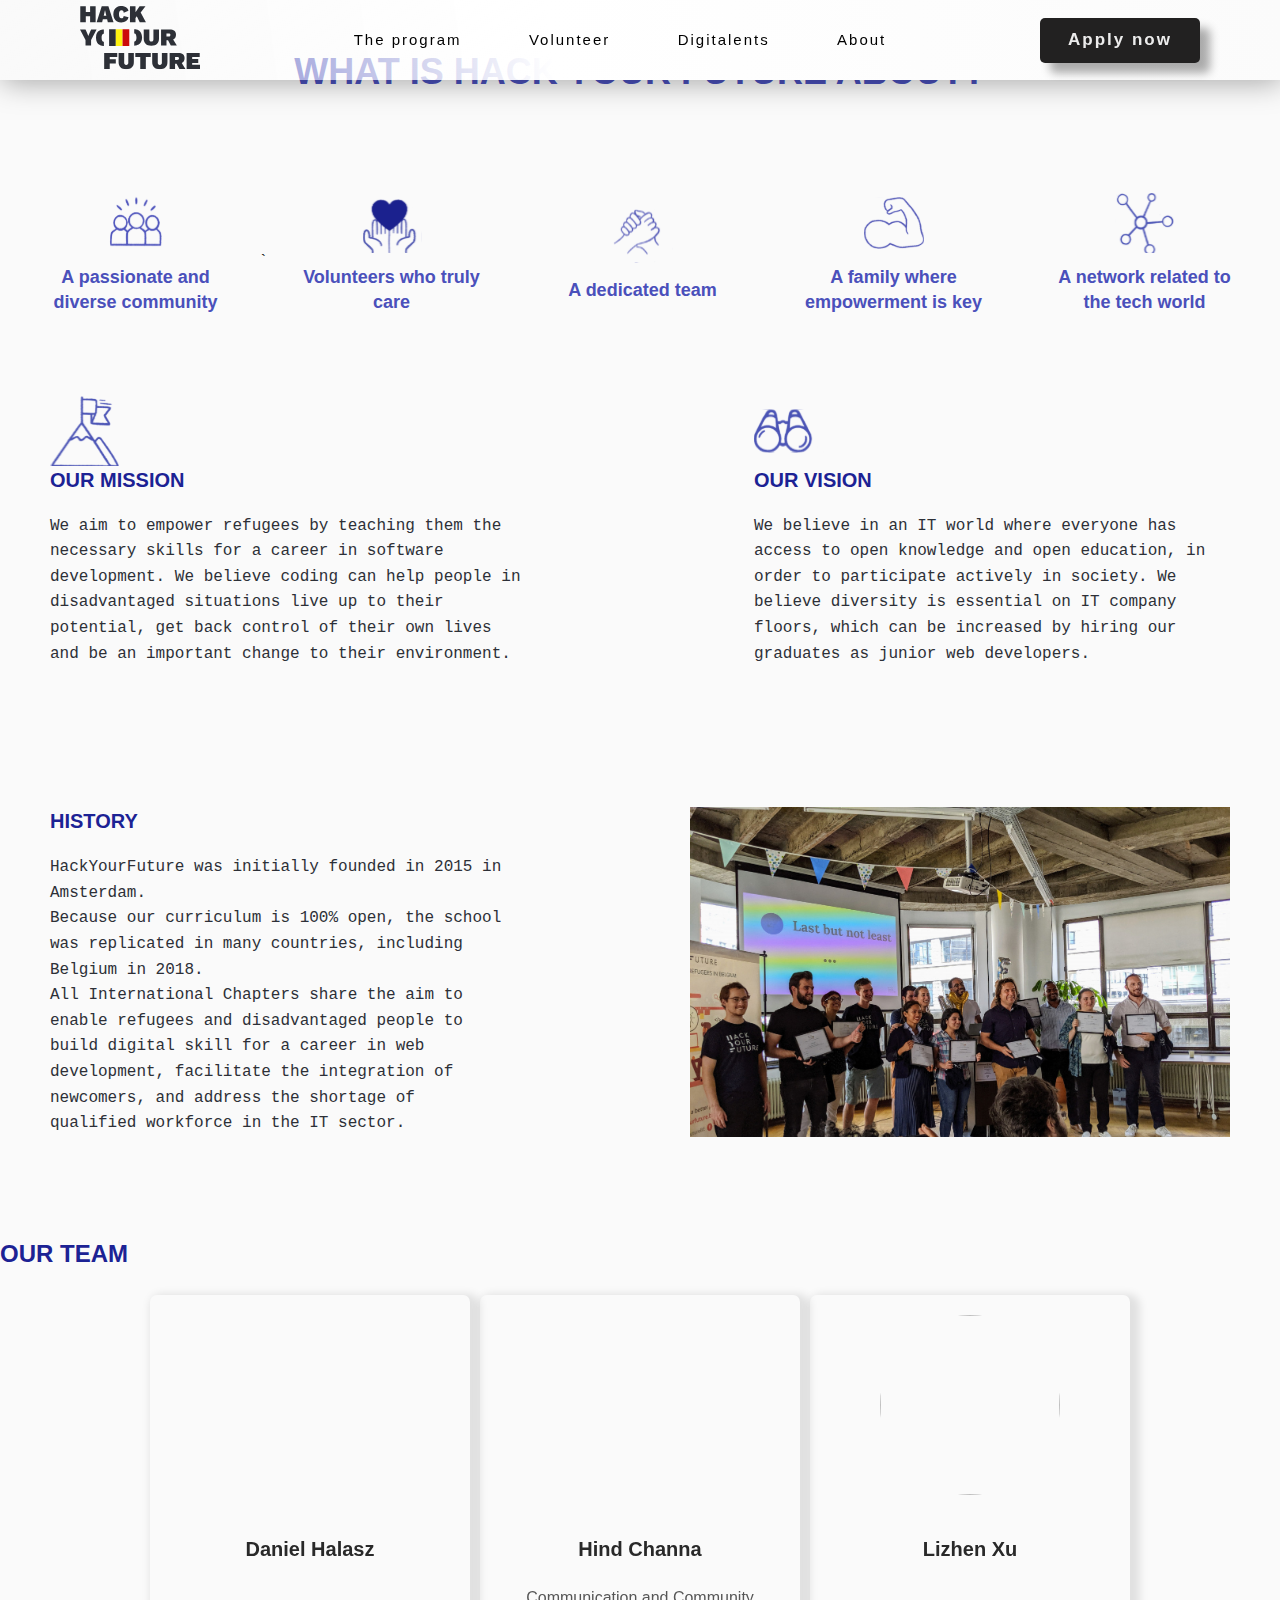
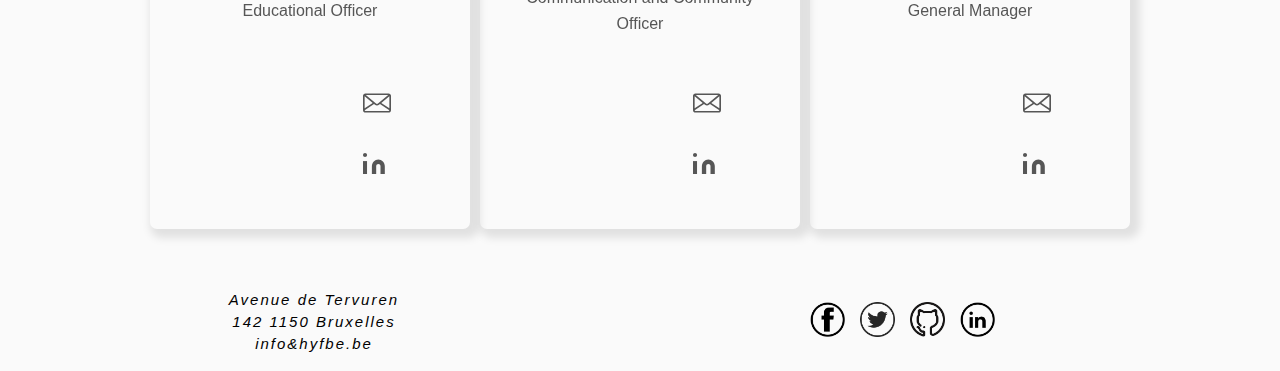
==== pages/about.html @ 9d0c158c "add team & footer" ====
<!DOCTYPE html>
<html lang="en">
  <head>
    <meta charset="UTF-8" />
    <meta http-equiv="X-UA-Compatible" content="IE=edge" />
    <meta name="viewport" content="width=device-width, initial-scale=1.0" />
    <link rel="stylesheet" href="../styles/style.css" />
    <title>Document</title>
  </head>
  <body>
    <!-- Logo & navigation  -->
    <nav class="nav-main">
      <div class="logo">
        <a class="logo" href="../index.html">
          <img src="../public/logo.svg" alt="logo" />
        </a>
      </div>
      <ul class="nav">
        <li class="nav-item">
          <a class="nav-link" href="./program.html">The program</a>
        </li>
        <li class="nav-item">
          <a class="nav-link" href="./volunteer.html">Volunteer</a>
        </li>
        <li class="nav-item">
          <a class="nav-link" href="./digitalents.html">Digitalents</a>
        </li>
        <li class="nav-item">
          <a class="nav-link" href="./about.html">About</a>
        </li>
      </ul>
      <button class="nav-button" type="submit">Apply now</button>
    </nav>
    <!-- Title -->
    <section class="container">
      <div class="container-title">
        <h1 class="definition">what is hack your future about?</h1>
      </div>
    </section>
    <!-- Sections-->

    <div class="section-all">
      <div class="section-all-box">
        <div class="section-all-box-frame image">
          <img
            alt=""
            src="../public/community.svg"
            class="section-image-style"
          />
        </div>
        <h3 class="section-definition">A passionate and diverse community</h3>
      </div>
      `
      <div class="section-all-box">
        <div class="section-all-box-frame image">
          <img
            alt=""
            src="../public/diversity.svg"
            class="section-image-style"
          />
        </div>
        <h3 class="section-definition">Volunteers who truly care</h3>
      </div>
      <div class="section-all-box">
        <div class="section-all-box-frame image">
          <img
            alt=""
            src="../public/dedicated.svg"
            class="section-image-style"
          />
        </div>
        <h3 class="section-definition">A dedicated team</h3>
      </div>
      <div class="section-all-box">
        <div class="section-all-box-frame image">
          <img alt="" src="../public/strong.svg" class="section-image-style" />
        </div>
        <h3 class="section-definition">A family where empowerment is key</h3>
      </div>
      <div class="section-all-box">
        <div class="section-all-box-frame image">
          <img
            alt=""
            src="../public/connection.svg"
            class="section-image-style"
          />
        </div>
        <h3 class="section-definition">A network related to the tech world</h3>
      </div>
    </div>
    <!-- Mission & Vision Section-->
    <div class="container-title">
      <div class="section2-all-box">
        <div class="section2-all-box-frame">
          <img alt="" src="../public/mission.svg" class="section2-image" />
          <h2 class="section2-title">Our mission</h2>
          <p class="section2-title-definition">
            We aim to empower refugees by teaching them the necessary skills for
            a career in software development. We believe coding can help people
            in disadvantaged situations live up to their potential, get back
            control of their own lives and be an important change to their
            environment.
          </p>
        </div>
        <div class="section2-all-box-frame">
          <img alt="" src="../public/vision.svg" class="section2-image" />
          <h2 class="section2-title">Our vision</h2>
          <p class="section2-title-definition">
            We believe in an IT world where everyone has access to open
            knowledge and open education, in order to participate actively in
            society. We believe diversity is essential on IT company floors,
            which can be increased by hiring our graduates as junior web
            developers.
          </p>
        </div>
      </div>
    </div>
    <!-- Histroy Section-->
    <div class="section3-all">
      <div class="section3-history">
        <h2 class="section3-history-title">History</h2>
        <p class="section3-definition">
          HackYourFuture was initially founded in 2015 in Amsterdam.
          <br />Because our curriculum is 100% open, the school was replicated
          in many countries, including Belgium in 2018. <br />All International
          Chapters share the aim to enable refugees and disadvantaged people to
          build digital skill for a career in web development, facilitate the
          integration of newcomers, and address the shortage of <br />qualified
          workforce in the IT sector.
        </p>
      </div>
      <div class="section3-photo">
        <div class="section3-photo-style"></div>
      </div>
    </div>
    <!-- Team Section-->

    <div class="container-title-team-image">
      <h1 class="team-title">Our team</h1>
      <!-- Daniel Contacts-->
      <div class="team-container">
        <div class="team-container-image">
         <img
            alt=" "
            src="../public/daniel.jpg"
            class="image-style"/>
          <h4 class="name-style">Daniel Halasz</h4>
          <div class="title-style">
            <p class="position-style">Educational Officer</p>
          </div>
          <div class="socialmedia-style">
            <a
              href="mailto:daniel@hackyourfuture.be"
              target="_blank"
              rel="noopener noreferrer nofollow"
              class="socialmedia-position"
            >
              <img
                alt="mail"
                src="[data-uri]"
            /></a>
            <a
              href="https://www.linkedin.com/in/danielhalaszphotography/"
              target="_blank"
              rel="noopener noreferrer nofollow"
              class="socialmedia-position"
            >
              <img
                alt="linkedin"
                src="[data-uri]"
                
            /></a>
          </div>
        </div>
        <!-- Hind Contacts-->

        <div class="team-container-image">
          <img
            alt=" "
            src="../public/hind.jpg"
            class="image-style"
    
          />
          <h4 class="name-style" >Hind Channa</h4>
          <div class="title-style">
            <p class="position-style">Communication and Community Officer</p>
          </div>
          <div class="socialmedia-style">
            <a
              href="mailto:hind@hackyourfuture.be"
              target="_blank"
              rel="noopener noreferrer nofollow"
              class="socialmedia-position"
            >
              <img
                alt="mail"
                src="[data-uri]"
                
            /></a>
            <a
              href="https://www.linkedin.com/in/hind-channa-223b07176/"
              target="_blank"
              rel="noopener noreferrer nofollow"
              class="socialmedia-position"
            >
              <img
                alt="linkedin"
                src="[data-uri]"
                
            /></a>
          </div>
        </div>

        <!-- Lizhen Contacts-->

        <div class="team-container-image">
          <img
            alt=""
            src="../public/lizhen.jpg"
            class="image-style"

          />
          <h4 class="name-style">Lizhen Xu</h4>
          <div class="title-style">
            <p class="position-style">General Manager</p>
          </div>
          <div class="socialmedia-style">
            <a
              href="mailto:lizhen@hackyourfuture.be"
              target="_blank"
              rel="noopener noreferrer nofollow"
              class="socialmedia-position"
            >
              <img
                alt="mail"
                src="[data-uri]"
               
            /></a>
            <a
              href="https://www.linkedin.com/in/lizhenxu/"
              target="_blank"
              rel="noopener noreferrer nofollow"
              class="socialmedia-position"
            >
              <img
                alt="linkedin"
                src="[data-uri]"
                
            /></a>
          </div>
        </div>
      </div>
    </div>
    <!-- Footer -->
    <footer class="footer">
      <div class="hyf-info"></div>
      <nav class="nav-footer">
        <address class="address">
          Avenue de Tervuren 142 1150 Bruxelles info&amp;hyfbe.be
        </address>
        <ul class="social-media">
          <li class="social-icon">
            <a
              href="https://www.facebook.com/HackYFutureBE/"
              aria-label="facebook"
            >
              <img
                class="img-social"
                src="../public/fb_icon.png"
                alt="facebook"
              />
            </a>
          </li>
          <li class="social-icon">
            <a href="https://twitter.com/HackYFutureBE" aria-label="twitter">
              <img
                class="img-social"
                src="../public/twitter_icon.png"
                alt="twitter"
              />
            </a>
          </li>
          <li class="social-icon">
            <a
              href="https://github.com/HackYourFutureBelgium"
              aria-label="github"
            >
              <img
                class="img-social"
                src="../public/github_icon.png"
                alt="github"
              />
            </a>
          </li>
          <li class="social-icon">
            <a
              href="https://www.linkedin.com/school/hackyourfuture-belgium/"
              aria-label="lindekin"
            >
              <img
                class="img-social"
                src="../public/linkedin_icon.png"
                alt="lindekin"
              />
            </a>
          </li>
        </ul>
      </nav>
    </footer>
  </body>
</html>
---- styles/style.css ----
@import url("./home.css");
@import url("./program.css");
@import url("./volunteer.css");
@import url("./digitalents.css");
@import url("./about.css");
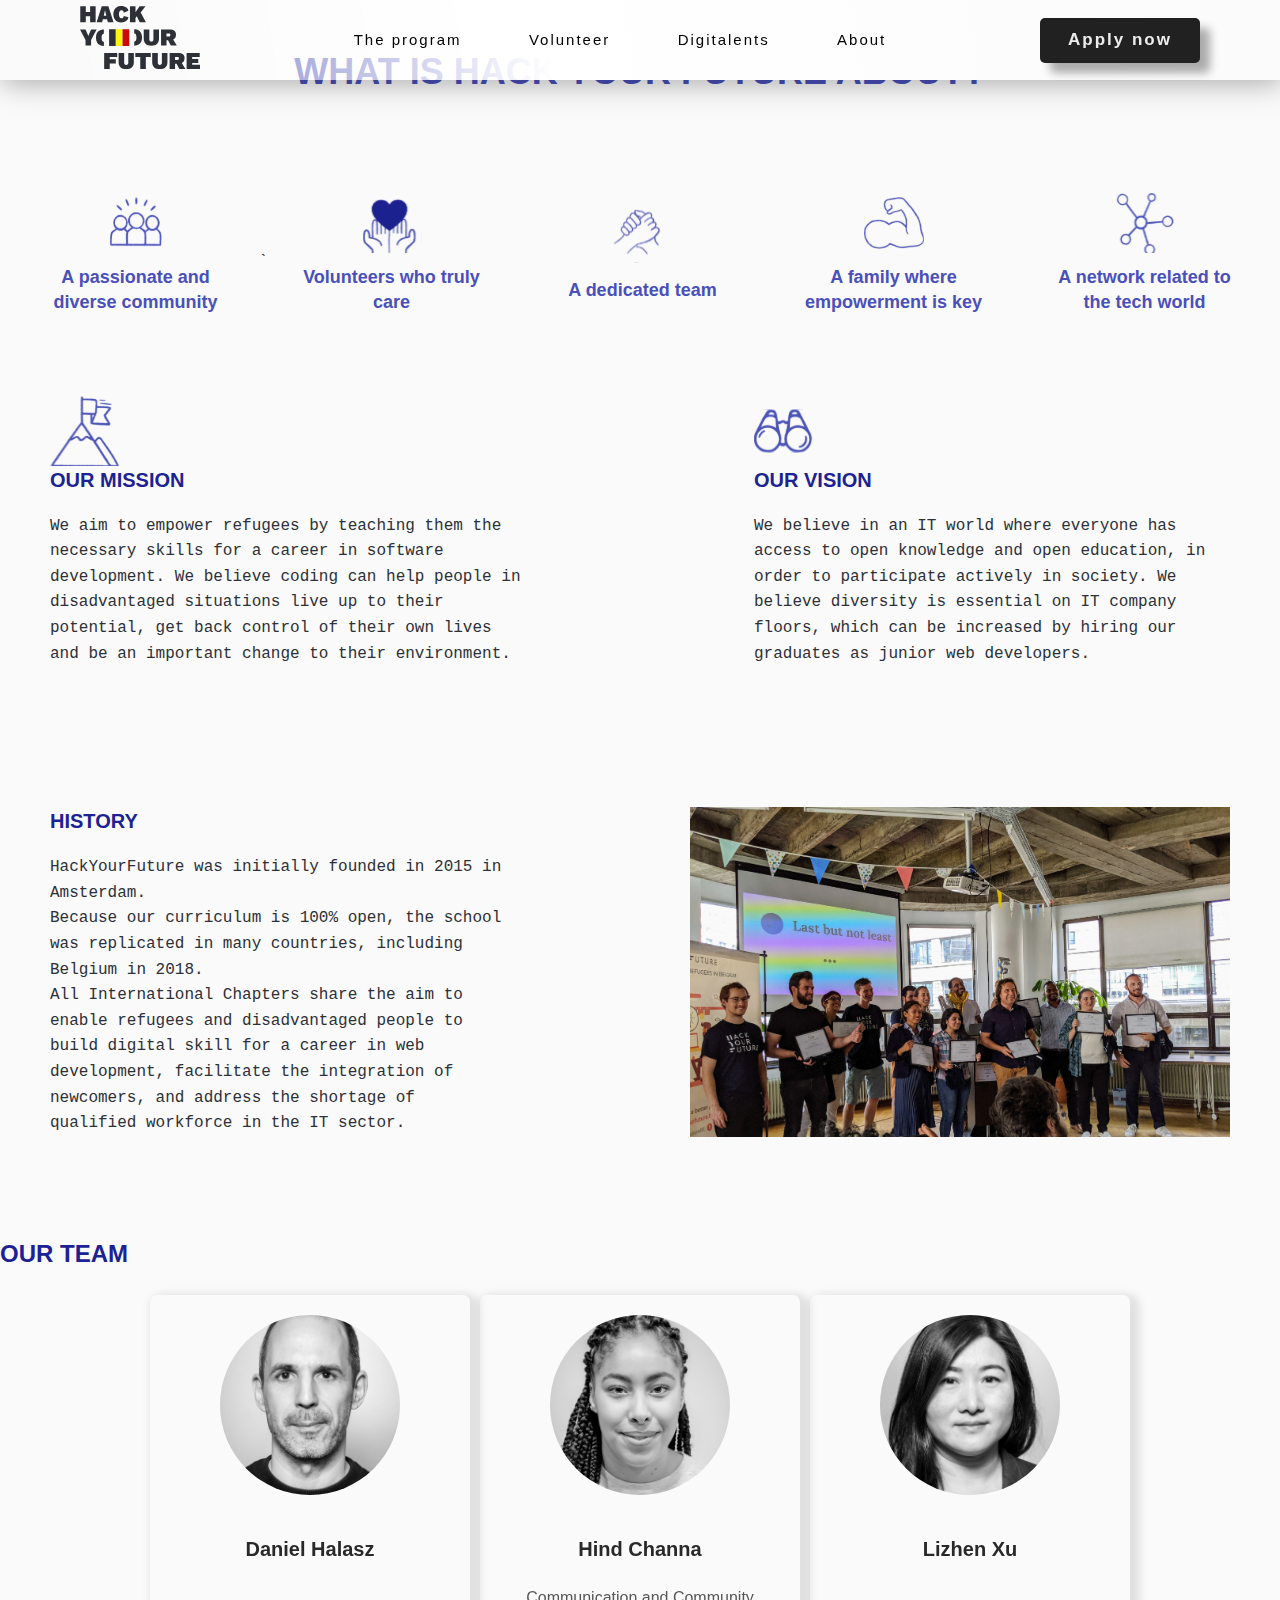
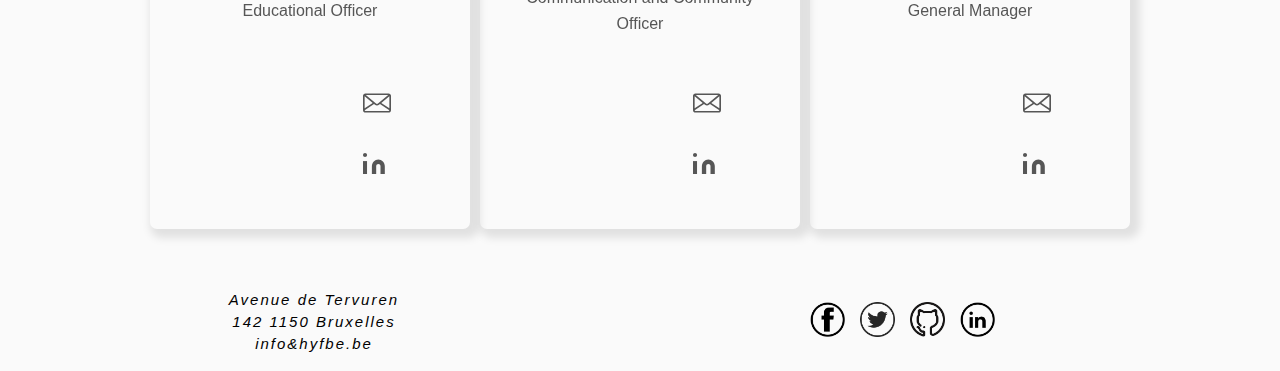
==== commit f248c3c0: "rename image" ====
--- a/pages/about.html
+++ b/pages/about.html
@@ -140,10 +140,7 @@
       <!-- Daniel Contacts-->
       <div class="team-container">
         <div class="team-container-image">
-         <img
-            alt=" "
-            src="../public/daniel.jpg"
-            class="image-style"/>
+          <img alt=" " src="../public/daniel1.jpg" class="image-style" />
           <h4 class="name-style">Daniel Halasz</h4>
           <div class="title-style">
             <p class="position-style">Educational Officer</p>
@@ -168,20 +165,14 @@
               <img
                 alt="linkedin"
                 src="[data-uri]"
-                
             /></a>
           </div>
         </div>
         <!-- Hind Contacts-->
 
         <div class="team-container-image">
-          <img
-            alt=" "
-            src="../public/hind.jpg"
-            class="image-style"
-    
-          />
-          <h4 class="name-style" >Hind Channa</h4>
+          <img alt=" " src="../public/hind2.jpg" class="image-style" />
+          <h4 class="name-style">Hind Channa</h4>
           <div class="title-style">
             <p class="position-style">Communication and Community Officer</p>
           </div>
@@ -195,7 +186,6 @@
               <img
                 alt="mail"
                 src="[data-uri]"
-                
             /></a>
             <a
               href="https://www.linkedin.com/in/hind-channa-223b07176/"
@@ -206,7 +196,6 @@
               <img
                 alt="linkedin"
                 src="[data-uri]"
-                
             /></a>
           </div>
         </div>
@@ -214,12 +203,7 @@
         <!-- Lizhen Contacts-->
 
         <div class="team-container-image">
-          <img
-            alt=""
-            src="../public/lizhen.jpg"
-            class="image-style"
-
-          />
+          <img alt="" src="../public/lizhen3.jpg" class="image-style" />
           <h4 class="name-style">Lizhen Xu</h4>
           <div class="title-style">
             <p class="position-style">General Manager</p>
@@ -234,7 +218,6 @@
               <img
                 alt="mail"
                 src="[data-uri]"
-               
             /></a>
             <a
               href="https://www.linkedin.com/in/lizhenxu/"
@@ -245,7 +228,6 @@
               <img
                 alt="linkedin"
                 src="[data-uri]"
-                
             /></a>
           </div>
         </div>
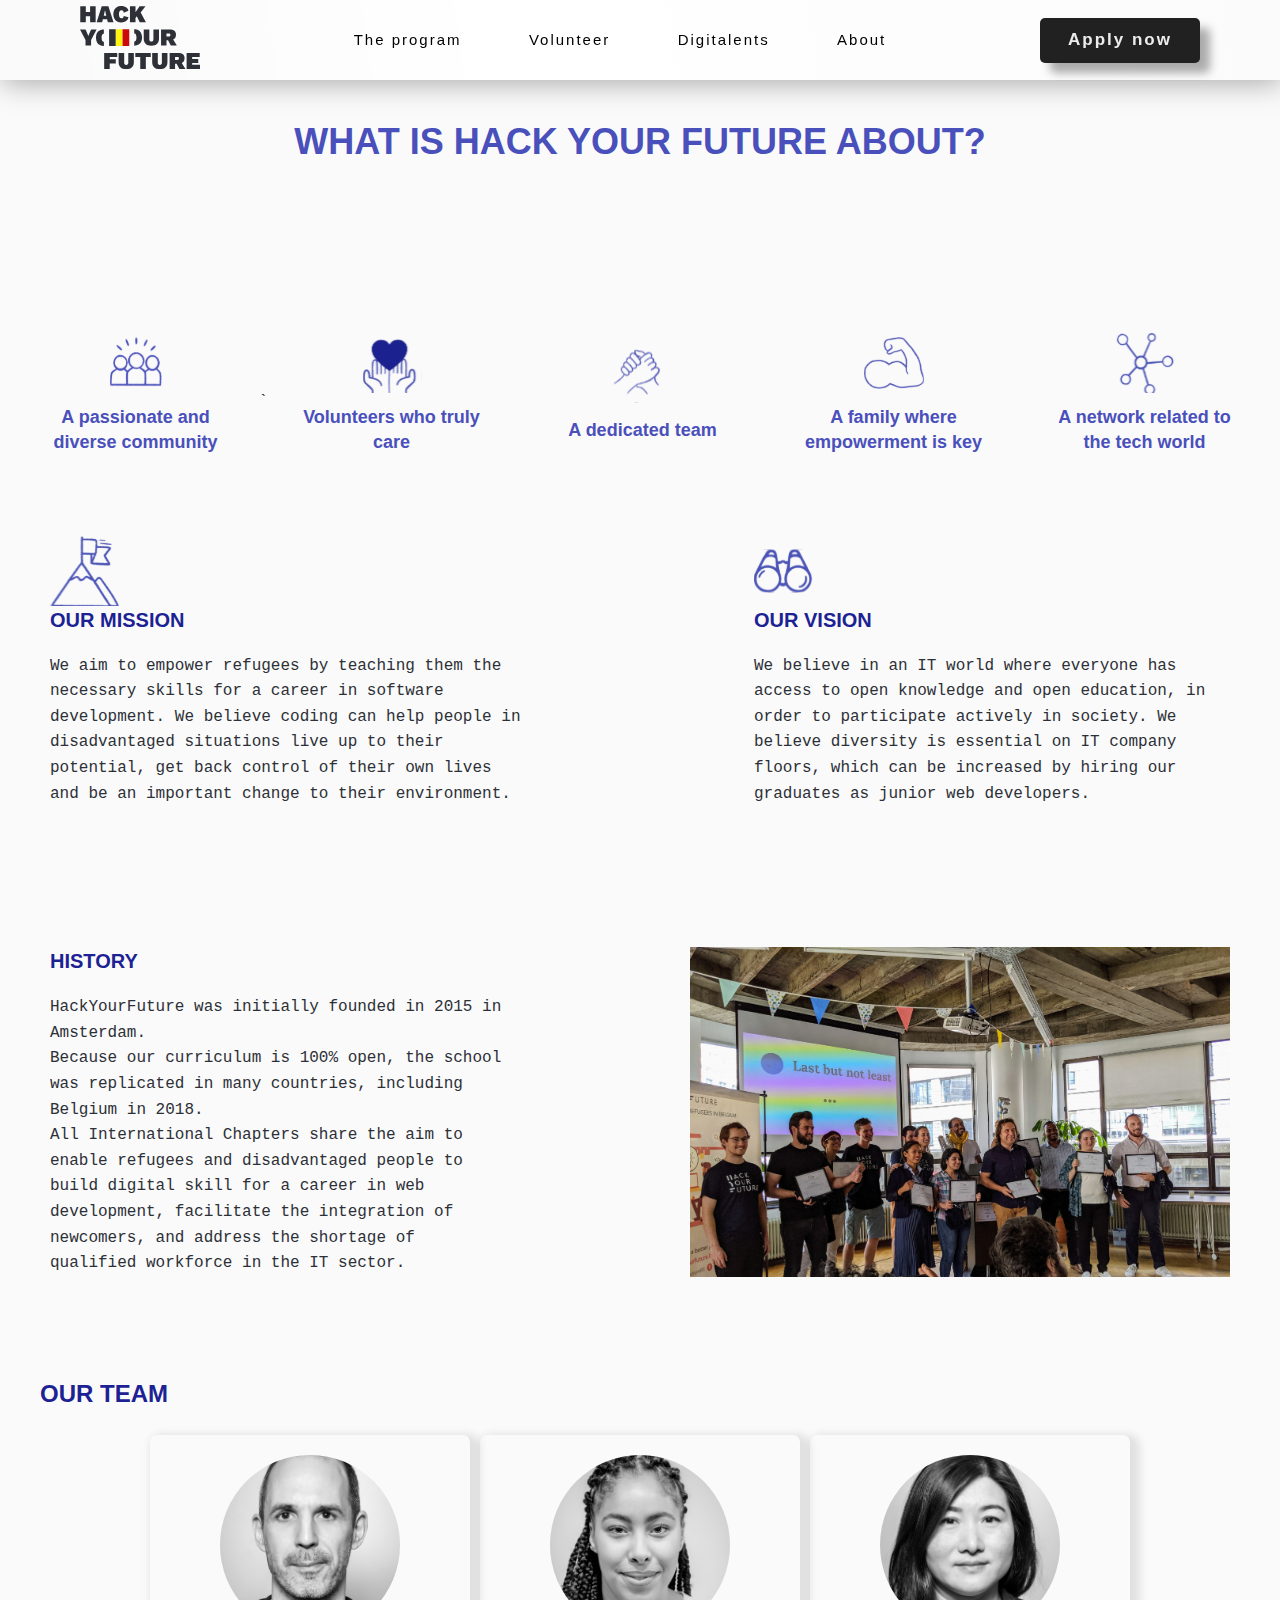
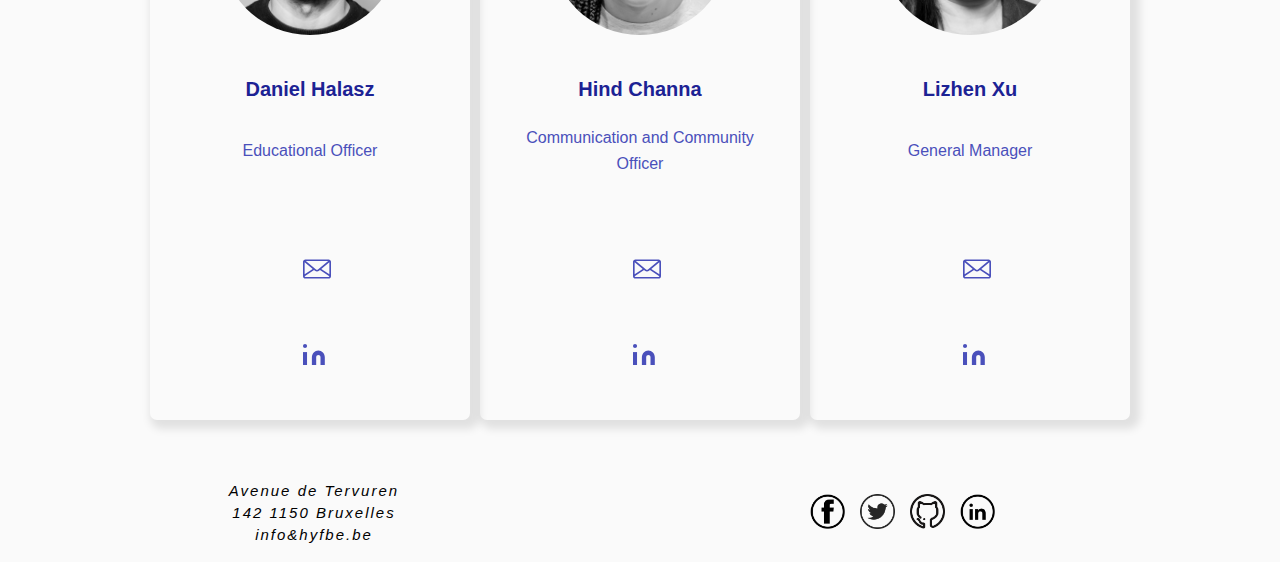
==== commit 5264dfbf: "add updates" ====
--- a/pages/about.html
+++ b/pages/about.html
@@ -184,7 +184,7 @@
               class="socialmedia-position"
             >
               <img
-                alt="mail"
+                alt=""
                 src="[data-uri]"
             /></a>
             <a
@@ -233,7 +233,7 @@
         </div>
       </div>
     </div>
-    <!-- Footer -->
+    <!-- Footer about page-->
     <footer class="footer">
       <div class="hyf-info"></div>
       <nav class="nav-footer">
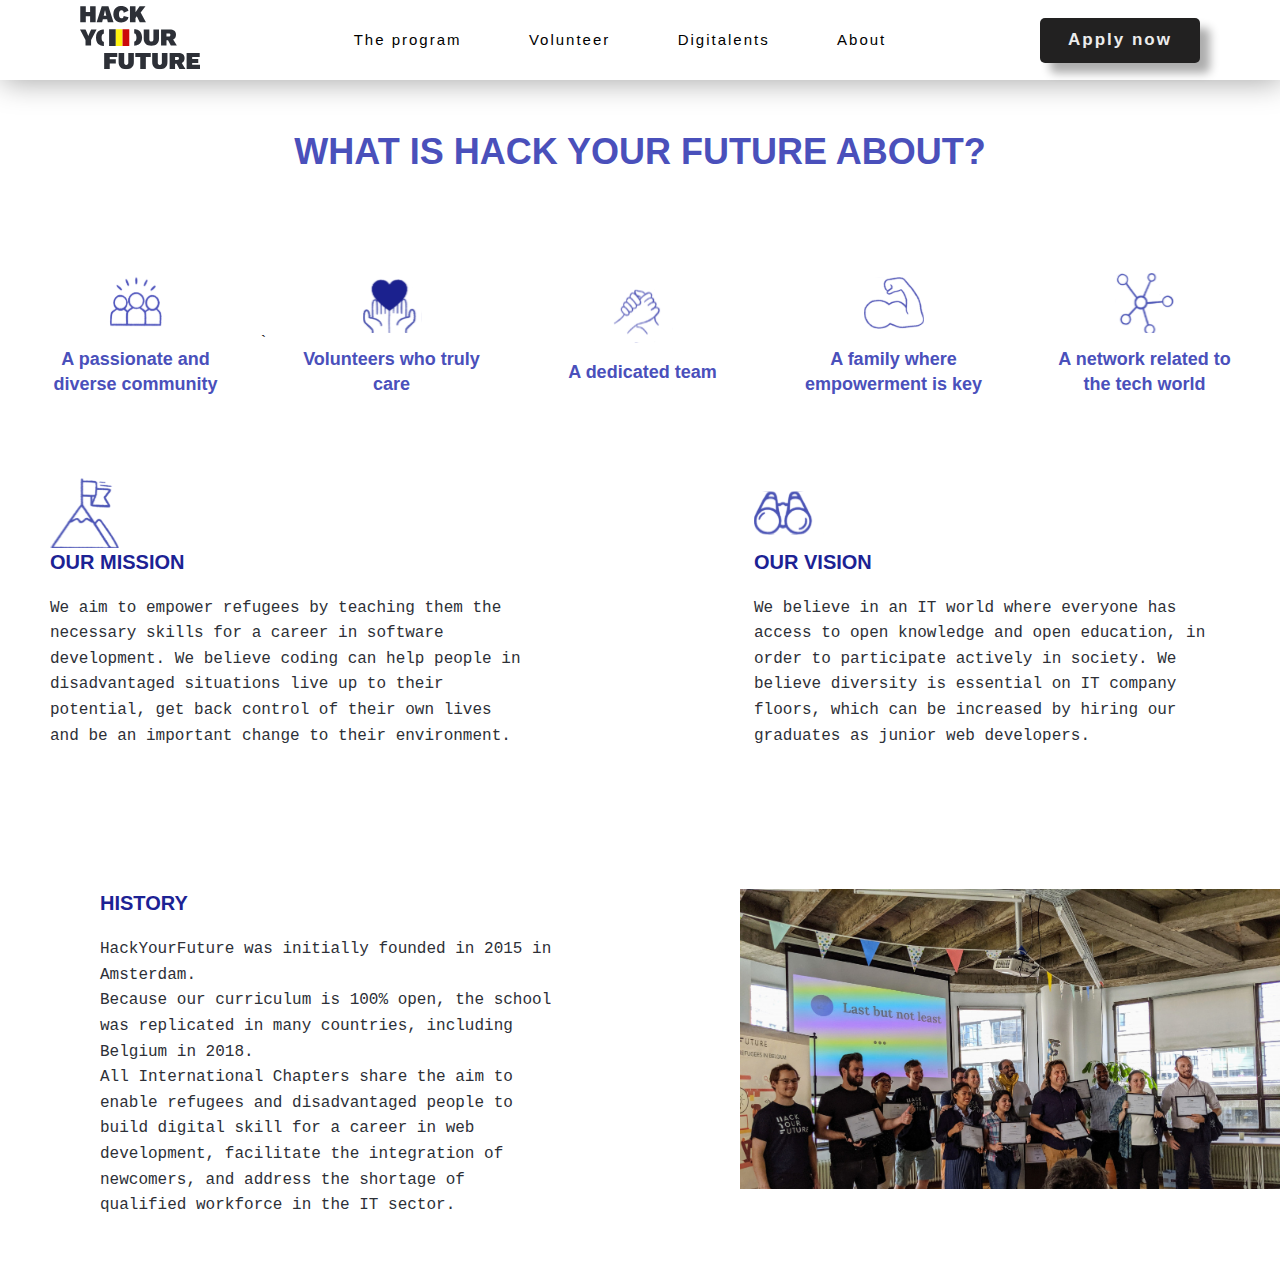
==== commit fd564ea7: "changes src body and nav" ====
--- a/pages/about.html
+++ b/pages/about.html
@@ -29,7 +29,13 @@
           <a class="nav-link" href="./about.html">About</a>
         </li>
       </ul>
-      <button class="nav-button" type="submit">Apply now</button>
+      <button
+        type="button"
+        class="nav-button"
+        onclick="location.href='https://docs.google.com/forms/d/e/1FAIpQLSe2Rt_ns9DNhkDK3BO-uV07ePRrf6yVcAobrXXyIl71q2zZvg/viewform';"
+      >
+        Apply now
+      </button>
     </nav>
     <!-- Title -->
     <section class="container">
@@ -133,161 +139,5 @@
         <div class="section3-photo-style"></div>
       </div>
     </div>
-    <!-- Team Section-->
-
-    <div class="container-title-team-image">
-      <h1 class="team-title">Our team</h1>
-      <!-- Daniel Contacts-->
-      <div class="team-container">
-        <div class="team-container-image">
-          <img alt=" " src="../public/daniel1.jpg" class="image-style" />
-          <h4 class="name-style">Daniel Halasz</h4>
-          <div class="title-style">
-            <p class="position-style">Educational Officer</p>
-          </div>
-          <div class="socialmedia-style">
-            <a
-              href="mailto:daniel@hackyourfuture.be"
-              target="_blank"
-              rel="noopener noreferrer nofollow"
-              class="socialmedia-position"
-            >
-              <img
-                alt="mail"
-                src="[data-uri]"
-            /></a>
-            <a
-              href="https://www.linkedin.com/in/danielhalaszphotography/"
-              target="_blank"
-              rel="noopener noreferrer nofollow"
-              class="socialmedia-position"
-            >
-              <img
-                alt="linkedin"
-                src="[data-uri]"
-            /></a>
-          </div>
-        </div>
-        <!-- Hind Contacts-->
-
-        <div class="team-container-image">
-          <img alt=" " src="../public/hind2.jpg" class="image-style" />
-          <h4 class="name-style">Hind Channa</h4>
-          <div class="title-style">
-            <p class="position-style">Communication and Community Officer</p>
-          </div>
-          <div class="socialmedia-style">
-            <a
-              href="mailto:hind@hackyourfuture.be"
-              target="_blank"
-              rel="noopener noreferrer nofollow"
-              class="socialmedia-position"
-            >
-              <img
-                alt=""
-                src="[data-uri]"
-            /></a>
-            <a
-              href="https://www.linkedin.com/in/hind-channa-223b07176/"
-              target="_blank"
-              rel="noopener noreferrer nofollow"
-              class="socialmedia-position"
-            >
-              <img
-                alt="linkedin"
-                src="[data-uri]"
-            /></a>
-          </div>
-        </div>
-
-        <!-- Lizhen Contacts-->
-
-        <div class="team-container-image">
-          <img alt="" src="../public/lizhen3.jpg" class="image-style" />
-          <h4 class="name-style">Lizhen Xu</h4>
-          <div class="title-style">
-            <p class="position-style">General Manager</p>
-          </div>
-          <div class="socialmedia-style">
-            <a
-              href="mailto:lizhen@hackyourfuture.be"
-              target="_blank"
-              rel="noopener noreferrer nofollow"
-              class="socialmedia-position"
-            >
-              <img
-                alt="mail"
-                src="[data-uri]"
-            /></a>
-            <a
-              href="https://www.linkedin.com/in/lizhenxu/"
-              target="_blank"
-              rel="noopener noreferrer nofollow"
-              class="socialmedia-position"
-            >
-              <img
-                alt="linkedin"
-                src="[data-uri]"
-            /></a>
-          </div>
-        </div>
-      </div>
-    </div>
-    <!-- Footer about page-->
-    <footer class="footer">
-      <div class="hyf-info"></div>
-      <nav class="nav-footer">
-        <address class="address">
-          Avenue de Tervuren 142 1150 Bruxelles info&amp;hyfbe.be
-        </address>
-        <ul class="social-media">
-          <li class="social-icon">
-            <a
-              href="https://www.facebook.com/HackYFutureBE/"
-              aria-label="facebook"
-            >
-              <img
-                class="img-social"
-                src="../public/fb_icon.png"
-                alt="facebook"
-              />
-            </a>
-          </li>
-          <li class="social-icon">
-            <a href="https://twitter.com/HackYFutureBE" aria-label="twitter">
-              <img
-                class="img-social"
-                src="../public/twitter_icon.png"
-                alt="twitter"
-              />
-            </a>
-          </li>
-          <li class="social-icon">
-            <a
-              href="https://github.com/HackYourFutureBelgium"
-              aria-label="github"
-            >
-              <img
-                class="img-social"
-                src="../public/github_icon.png"
-                alt="github"
-              />
-            </a>
-          </li>
-          <li class="social-icon">
-            <a
-              href="https://www.linkedin.com/school/hackyourfuture-belgium/"
-              aria-label="lindekin"
-            >
-              <img
-                class="img-social"
-                src="../public/linkedin_icon.png"
-                alt="lindekin"
-              />
-            </a>
-          </li>
-        </ul>
-      </nav>
-    </footer>
   </body>
 </html>
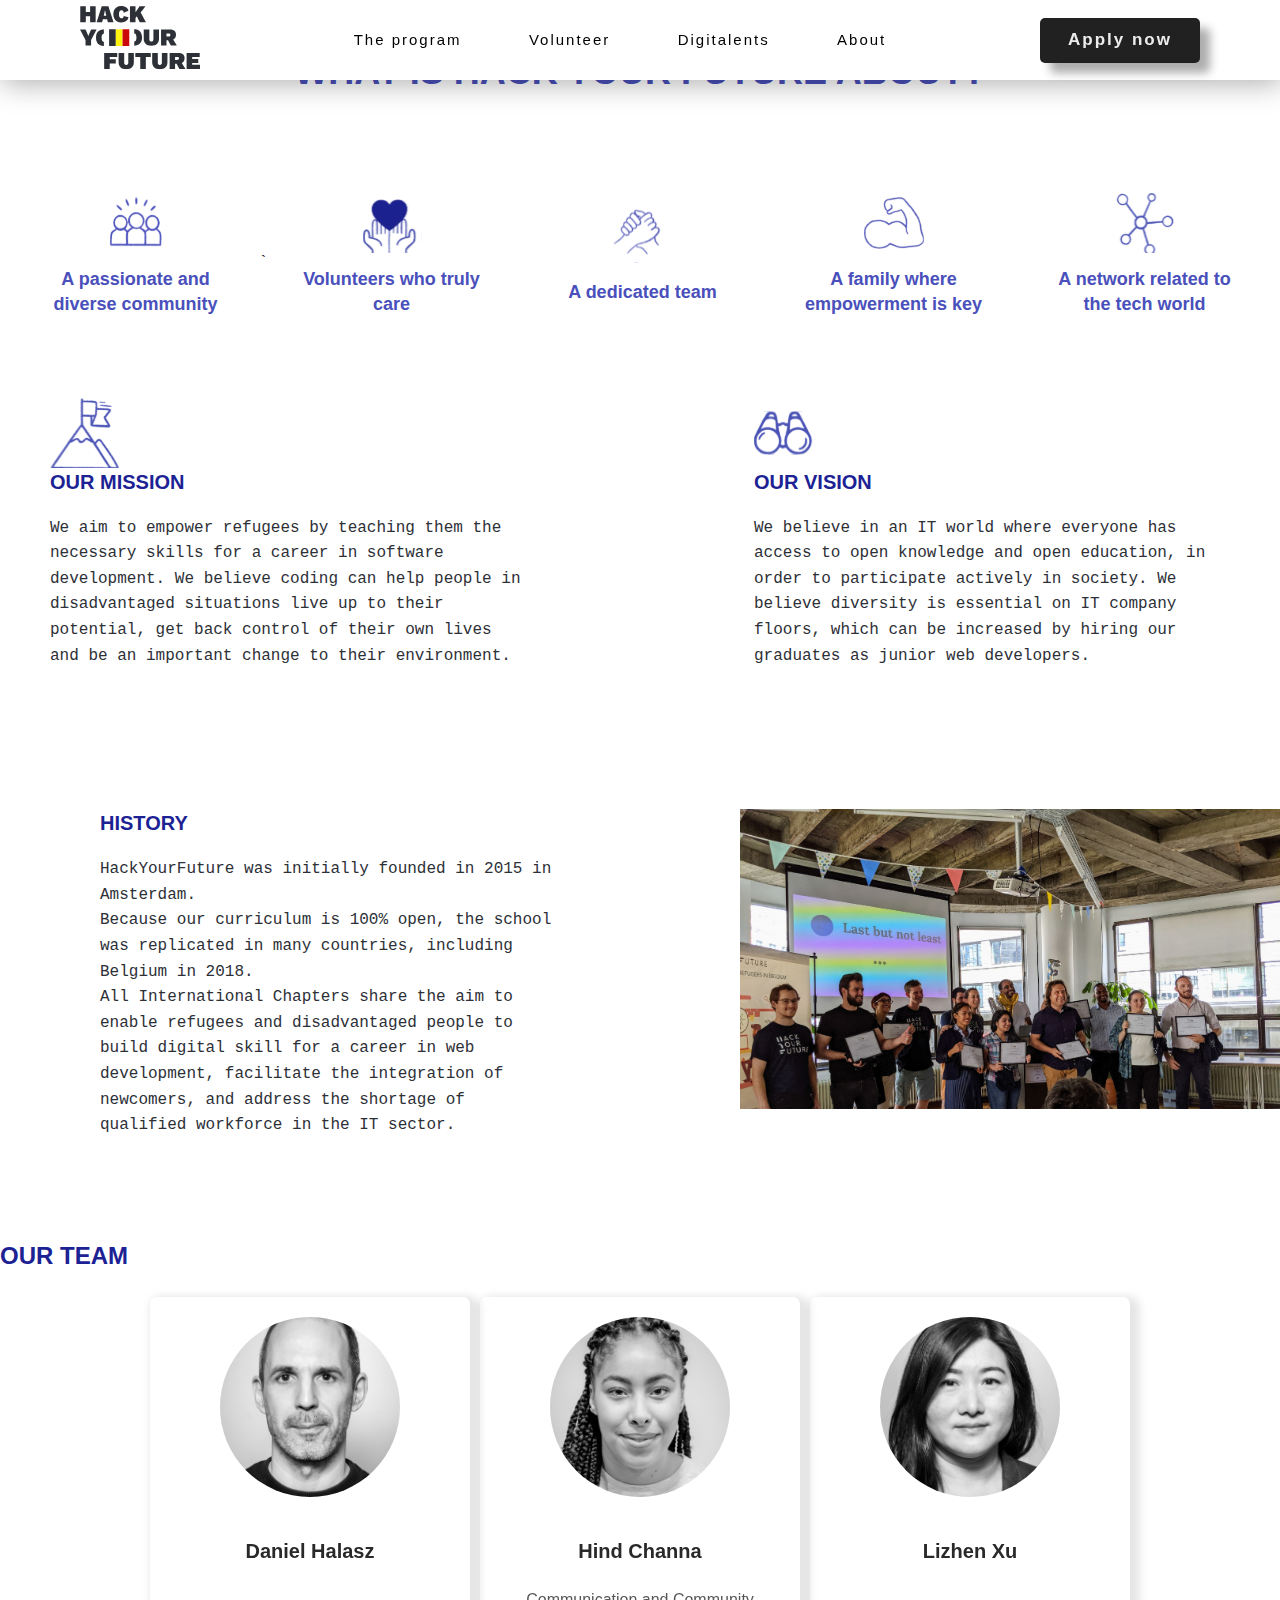
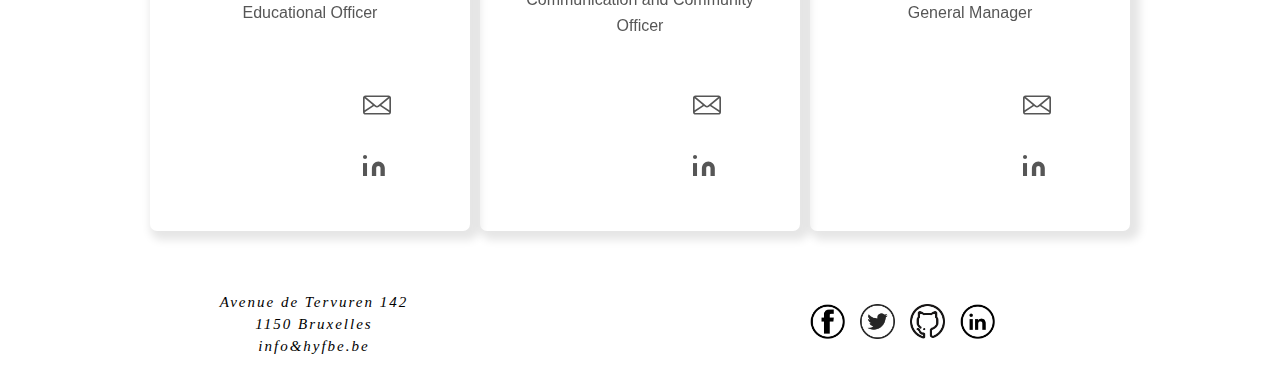
==== commit 220e52f7: "Merge branch 'main' into changeStylesBody" ====
--- a/pages/about.html
+++ b/pages/about.html
@@ -139,5 +139,161 @@
         <div class="section3-photo-style"></div>
       </div>
     </div>
+    <!-- Team Section-->
+
+    <div class="container-title-team-image">
+      <h1 class="team-title">Our team</h1>
+      <!-- Daniel Contacts-->
+      <div class="team-container">
+        <div class="team-container-image">
+          <img alt=" " src="../public/daniel1.jpg" class="image-style" />
+          <h4 class="name-style">Daniel Halasz</h4>
+          <div class="title-style">
+            <p class="position-style">Educational Officer</p>
+          </div>
+          <div class="socialmedia-style">
+            <a
+              href="mailto:daniel@hackyourfuture.be"
+              target="_blank"
+              rel="noopener noreferrer nofollow"
+              class="socialmedia-position"
+            >
+              <img
+                alt="mail"
+                src="[data-uri]"
+            /></a>
+            <a
+              href="https://www.linkedin.com/in/danielhalaszphotography/"
+              target="_blank"
+              rel="noopener noreferrer nofollow"
+              class="socialmedia-position"
+            >
+              <img
+                alt="linkedin"
+                src="[data-uri]"
+            /></a>
+          </div>
+        </div>
+        <!-- Hind Contacts-->
+
+        <div class="team-container-image">
+          <img alt=" " src="../public/hind2.jpg" class="image-style" />
+          <h4 class="name-style">Hind Channa</h4>
+          <div class="title-style">
+            <p class="position-style">Communication and Community Officer</p>
+          </div>
+          <div class="socialmedia-style">
+            <a
+              href="mailto:hind@hackyourfuture.be"
+              target="_blank"
+              rel="noopener noreferrer nofollow"
+              class="socialmedia-position"
+            >
+              <img
+                alt="mail"
+                src="[data-uri]"
+            /></a>
+            <a
+              href="https://www.linkedin.com/in/hind-channa-223b07176/"
+              target="_blank"
+              rel="noopener noreferrer nofollow"
+              class="socialmedia-position"
+            >
+              <img
+                alt="linkedin"
+                src="[data-uri]"
+            /></a>
+          </div>
+        </div>
+
+        <!-- Lizhen Contacts-->
+
+        <div class="team-container-image">
+          <img alt="" src="../public/lizhen3.jpg" class="image-style" />
+          <h4 class="name-style">Lizhen Xu</h4>
+          <div class="title-style">
+            <p class="position-style">General Manager</p>
+          </div>
+          <div class="socialmedia-style">
+            <a
+              href="mailto:lizhen@hackyourfuture.be"
+              target="_blank"
+              rel="noopener noreferrer nofollow"
+              class="socialmedia-position"
+            >
+              <img
+                alt="mail"
+                src="[data-uri]"
+            /></a>
+            <a
+              href="https://www.linkedin.com/in/lizhenxu/"
+              target="_blank"
+              rel="noopener noreferrer nofollow"
+              class="socialmedia-position"
+            >
+              <img
+                alt="linkedin"
+                src="[data-uri]"
+            /></a>
+          </div>
+        </div>
+      </div>
+    </div>
+    <!-- Footer about page-->
+    <footer class="footer">
+      <div class="hyf-info"></div>
+      <nav class="nav-footer">
+        <address class="address">
+          Avenue de Tervuren 142 1150 Bruxelles info&amp;hyfbe.be
+        </address>
+        <ul class="social-media">
+          <li class="social-icon">
+            <a
+              href="https://www.facebook.com/HackYFutureBE/"
+              aria-label="facebook"
+            >
+              <img
+                class="img-social"
+                src="../public/fb_icon.png"
+                alt="facebook"
+              />
+            </a>
+          </li>
+          <li class="social-icon">
+            <a href="https://twitter.com/HackYFutureBE" aria-label="twitter">
+              <img
+                class="img-social"
+                src="../public/twitter_icon.png"
+                alt="twitter"
+              />
+            </a>
+          </li>
+          <li class="social-icon">
+            <a
+              href="https://github.com/HackYourFutureBelgium"
+              aria-label="github"
+            >
+              <img
+                class="img-social"
+                src="../public/github_icon.png"
+                alt="github"
+              />
+            </a>
+          </li>
+          <li class="social-icon">
+            <a
+              href="https://www.linkedin.com/school/hackyourfuture-belgium/"
+              aria-label="lindekin"
+            >
+              <img
+                class="img-social"
+                src="../public/linkedin_icon.png"
+                alt="lindekin"
+              />
+            </a>
+          </li>
+        </ul>
+      </nav>
+    </footer>
   </body>
 </html>
